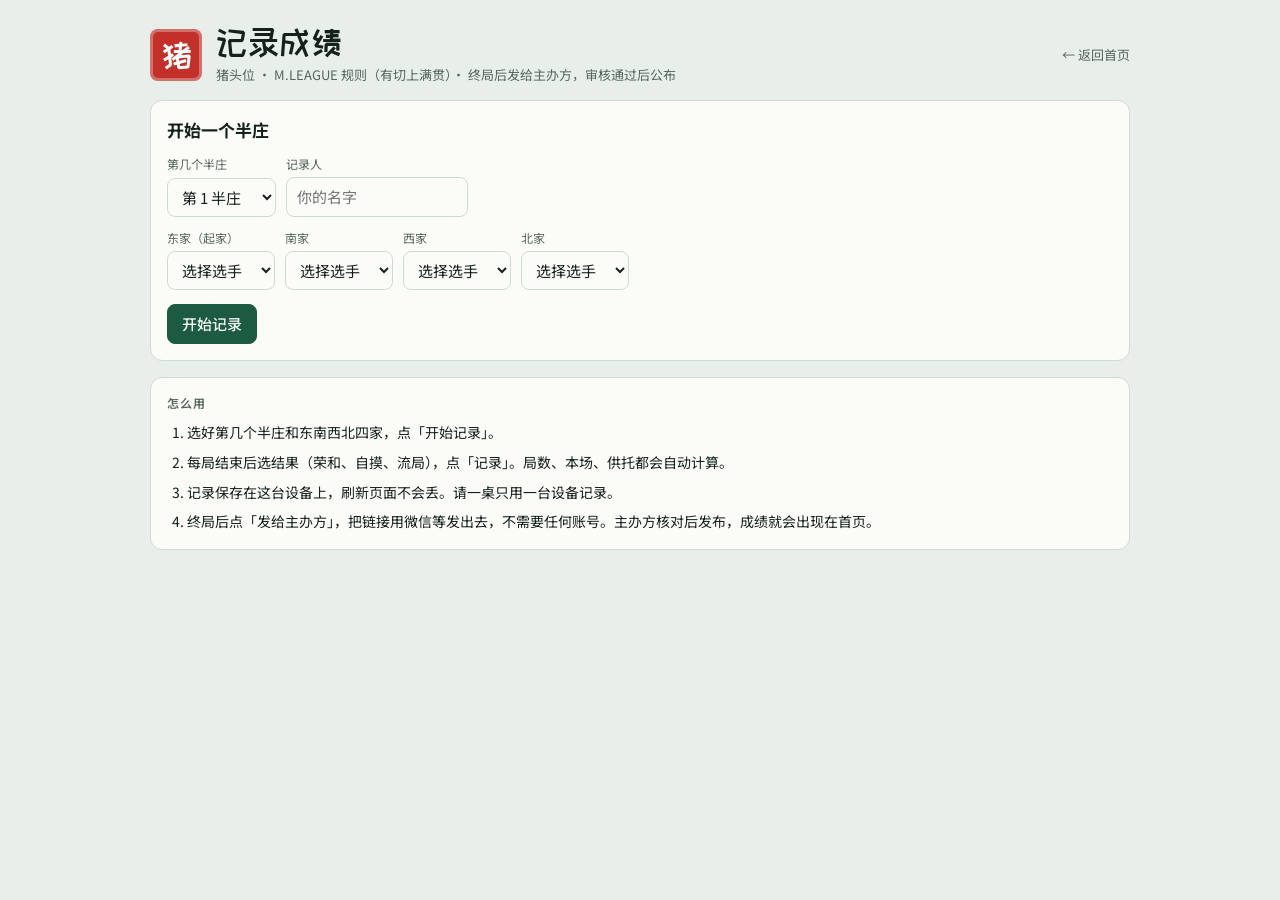
==== record.html @ 1f867ffd "Let players submit a hanchan without a GitHub account 发给主办方 packs the game into a record.html#g=… li" ====
<!doctype html>
<html lang="zh-CN">
<head>
<meta charset="utf-8">
<meta name="viewport" content="width=device-width,initial-scale=1,viewport-fit=cover">
<title>记录成绩 · 猪头位</title>
<meta name="description" content="猪头位记分页：逐局记录一个半庄，终局后发链接给主办方审核，不需要账号。">
<link rel="preconnect" href="https://fonts.googleapis.com">
<link rel="preconnect" href="https://fonts.gstatic.com" crossorigin>
<link rel="stylesheet" href="https://fonts.googleapis.com/css2?family=ZCOOL+KuaiLe&family=Noto+Sans+SC:wght@400;500;700&family=IBM+Plex+Mono:wght@500;600&display=swap">
<style>
/* Layout: one centred column (max 980px); sticky tab bar; the seat board is a 4-up row of score "tiles" that folds to 2×2 on phones */
:root{
  --bg:#e8eee9; --surface:#fbfcf8; --soft:#dfe7e1; --line:#cfdad2;
  --ink:#16211b; --muted:#56665d;
  --felt:#1c5a42; --felt-ink:#f2f8f4; --aka:#c3302a; --gold:#9c6f12;
  --good:#1d7a4b; --bad:#b4372d;
  --display:"ZCOOL KuaiLe","Noto Sans SC",system-ui,sans-serif;
  --body:"Noto Sans SC","PingFang SC","Microsoft YaHei",system-ui,sans-serif;
  --mono:"IBM Plex Mono",ui-monospace,Menlo,monospace;
}
@media (prefers-color-scheme: dark){:root:not([data-theme="light"]){
  --bg:#0e1712; --surface:#15211a; --soft:#1c2b22; --line:#2a3b31;
  --ink:#e4ebe6; --muted:#93a59a;
  --felt:#3f9c74; --felt-ink:#0b140f; --aka:#ec6457; --gold:#d9a83e;
  --good:#58c08a; --bad:#ef7a6c; color-scheme:dark;
}}
:root[data-theme="dark"]{
  --bg:#0e1712; --surface:#15211a; --soft:#1c2b22; --line:#2a3b31;
  --ink:#e4ebe6; --muted:#93a59a;
  --felt:#3f9c74; --felt-ink:#0b140f; --aka:#ec6457; --gold:#d9a83e;
  --good:#58c08a; --bad:#ef7a6c; color-scheme:dark;
}
*{box-sizing:border-box}
body{background:var(--bg);color:var(--ink);font-family:var(--body);font-size:15px;line-height:1.55;
  padding-left:max(16px,env(safe-area-inset-left,0px));padding-right:max(16px,env(safe-area-inset-right,0px));padding-block:0 48px}
body::before{content:"";position:fixed;inset:0 0 auto;height:env(safe-area-inset-top,0px);z-index:10;background:var(--bg)}
.wrap{max-width:980px;margin:0 auto}
button,select,input{font:inherit;color:inherit}
button{cursor:pointer}
:focus-visible{outline:2px solid var(--felt);outline-offset:2px}
.num{font-family:var(--mono);font-variant-numeric:tabular-nums}

/* header */
header{display:flex;align-items:center;gap:14px;padding-block:24px 14px;flex-wrap:wrap}
.seal{width:52px;height:52px;border-radius:8px;background:var(--aka);color:#fff;display:grid;place-items:center;
  font-family:var(--display);font-size:32px;line-height:1;flex:none;box-shadow:inset 0 0 0 3px color-mix(in srgb,#fff 30%,transparent)}
.htxt{min-width:0;flex:1}
h1{font-family:var(--display);font-weight:400;font-size:34px;line-height:1.1;margin:0;letter-spacing:.02em;text-wrap:balance}
.sub{color:var(--muted);font-size:13px;margin-top:4px}
.progress{display:flex;flex-direction:column;align-items:flex-end;gap:6px}
.progress .lbl{font-size:12px;color:var(--muted);letter-spacing:.06em}
.pips{display:grid;grid-template-columns:repeat(16,10px);gap:3px}
.pip{height:14px;border-radius:2px;background:var(--soft);border:1px solid var(--line)}
.pip.on{background:var(--felt);border-color:var(--felt)}

/* tabs */
nav{position:sticky;top:env(safe-area-inset-top,0px);z-index:5;background:var(--bg);display:flex;gap:4px;padding-block:8px;border-bottom:1px solid var(--line);margin-bottom:20px}
nav button{background:none;border:0;padding:8px 14px;border-radius:999px;color:var(--muted);font-weight:500}
nav button[aria-current="true"]{background:var(--felt);color:var(--felt-ink)}

.banner{background:var(--soft);border:1px solid var(--line);border-radius:10px;padding:10px 14px;margin-bottom:16px;font-size:14px}
.banner.warn{border-color:var(--aka)}
section{display:flex;flex-direction:column;gap:16px}
h2{font-size:17px;margin:0;font-weight:700}
h3{font-size:12px;margin:0;font-weight:600;color:var(--muted);letter-spacing:.08em}
.panel{background:var(--surface);border:1px solid var(--line);border-radius:12px;padding:16px}
.row{display:flex;gap:10px;align-items:center;flex-wrap:wrap}
.spacer{flex:1}
.muted{color:var(--muted)}
.small{font-size:13px}
.empty{text-align:center;padding:36px 16px;color:var(--muted)}
.empty b{display:block;color:var(--ink);font-size:16px;margin-bottom:4px}

/* buttons & fields */
.btn{border:1px solid var(--line);background:var(--surface);padding:7px 14px;border-radius:8px;font-weight:500}
.btn:hover{border-color:var(--felt)}
.btn.primary{background:var(--felt);border-color:var(--felt);color:var(--felt-ink)}
.btn.danger{color:var(--bad)}
.btn.danger.armed{background:var(--bad);border-color:var(--bad);color:var(--surface)}
.btn:disabled{opacity:.45;cursor:not-allowed}
.btn.sm{padding:4px 10px;font-size:13px}
input[type=text],input[type=number],select{background:var(--surface);border:1px solid var(--line);border-radius:8px;padding:7px 10px;min-width:0}
input[type=number]{width:110px}
label.f{display:flex;flex-direction:column;gap:4px;font-size:12px;color:var(--muted);min-width:0}
label.f > *{color:var(--ink);font-size:15px}

/* leaderboard */
.tablewrap{overflow-x:auto}
table{width:100%;border-collapse:collapse;font-size:14px}
th{font-size:12px;font-weight:600;color:var(--muted);text-align:right;padding:8px 10px;border-bottom:1px solid var(--line);white-space:nowrap}
td{padding:10px;text-align:right;border-bottom:1px solid var(--line);white-space:nowrap}
th:nth-child(-n+2),td:nth-child(-n+2){text-align:left}
tr:last-child td{border-bottom:0}
.rk{font-family:var(--mono);font-weight:600;width:2.5em}
.title{display:inline-block;font-family:var(--display);font-size:13px;padding:1px 8px;border-radius:4px;margin-left:8px;vertical-align:1px}
.t0{background:var(--aka);color:#fff}
.t1{background:var(--gold);color:var(--surface)}
.t2{background:var(--felt);color:var(--felt-ink)}
.pos{color:var(--good)} .neg{color:var(--bad)}
.award{display:grid;grid-template-columns:auto 1fr;gap:14px;align-items:center}
.award .big{font-family:var(--mono);font-size:28px;font-weight:600;color:var(--aka)}

/* game list */
.games{display:grid;grid-template-columns:repeat(auto-fill,minmax(280px,1fr));gap:12px}
.gcard{text-align:left;background:var(--surface);border:1px solid var(--line);border-radius:12px;padding:14px;display:flex;flex-direction:column;gap:10px}
.gcard:hover{border-color:var(--felt)}
.gcard .top{display:flex;justify-content:space-between;align-items:baseline;gap:8px}
.gno{font-family:var(--display);font-size:20px}
.chip{font-size:12px;padding:2px 8px;border-radius:999px;border:1px solid var(--line);color:var(--muted);white-space:nowrap}
.chip.live{border-color:var(--aka);color:var(--aka)}
.chip.done{background:var(--soft)}
.glines{display:grid;grid-template-columns:auto 1fr auto auto;gap:2px 10px;font-size:14px}
.glines .w{color:var(--muted)}
.glines .nm{overflow:hidden;text-overflow:ellipsis;white-space:nowrap}

/* game detail */
.back{background:none;border:0;color:var(--muted);padding:0}
.ghead{display:flex;align-items:baseline;gap:12px;flex-wrap:wrap}
.ghead .gno{font-size:28px}
.state{font-family:var(--display);font-size:22px;color:var(--felt)}
.board{display:grid;grid-template-columns:repeat(4,1fr);gap:10px}
.seat{background:var(--surface);border:1px solid var(--line);border-radius:12px;padding:12px 12px 10px;display:flex;flex-direction:column;gap:2px;position:relative;min-width:0}
.seat.dealer{border-color:var(--aka);box-shadow:inset 0 3px 0 var(--aka)}
.seat .wind{font-family:var(--display);font-size:22px;line-height:1}
.seat .who{font-weight:600;overflow:hidden;text-overflow:ellipsis;white-space:nowrap}
.seat .sc{font-family:var(--mono);font-size:24px;font-weight:600;font-variant-numeric:tabular-nums}
.seat .meta{font-size:12px;color:var(--muted)}
.seat .dtag{position:absolute;top:10px;right:10px;font-size:11px;color:var(--aka);font-weight:700}
.sticks{display:flex;gap:16px;font-size:13px;color:var(--muted)}
.seg{display:flex;flex-wrap:wrap;gap:6px}
.seg button{border:1px solid var(--line);background:var(--surface);border-radius:8px;padding:6px 12px;min-width:0}
.seg button[aria-pressed="true"]{background:var(--felt);border-color:var(--felt);color:var(--felt-ink)}
.seg button:disabled{opacity:.35;cursor:not-allowed}
.fgrid{display:grid;grid-template-columns:110px 1fr;gap:12px 14px;align-items:center}
.fgrid > .k{font-size:13px;color:var(--muted)}
.preview{display:grid;grid-template-columns:repeat(4,1fr);gap:6px;background:var(--soft);border-radius:8px;padding:10px}
.preview div{font-size:13px;text-align:center;min-width:0}
.preview b{display:block;font-family:var(--mono);font-size:15px}
.hlog{display:flex;flex-direction:column}
.hl{display:grid;grid-template-columns:7.5em 1fr auto;gap:10px;padding:9px 0;border-bottom:1px solid var(--line);align-items:start}
.hl:last-child{border-bottom:0}
.hl .rd{font-size:13px;color:var(--muted)}
.hl .ds{font-size:12px;color:var(--muted);font-family:var(--mono)}
.x{background:none;border:0;color:var(--muted);font-size:13px;padding:2px 6px;border-radius:6px}
.x:hover{color:var(--bad)}
.final{display:grid;grid-template-columns:repeat(4,1fr);gap:10px}
.toast{position:fixed;left:50%;transform:translateX(-50%);bottom:calc(20px + env(safe-area-inset-bottom,0px));background:var(--ink);color:var(--bg);padding:10px 16px;border-radius:8px;font-size:14px;z-index:20;max-width:calc(100% - 32px)}

/* players */
.plist{display:flex;flex-direction:column}
.pl{display:flex;gap:10px;align-items:center;padding:8px 0;border-bottom:1px solid var(--line)}
.pl:last-child{border-bottom:0}
.pl .nm{flex:1;min-width:0;overflow:hidden;text-overflow:ellipsis}

@media (max-width:640px){
  h1{font-size:28px}
  .progress{align-items:flex-start;width:100%}
  .pips{grid-template-columns:repeat(16,1fr);width:100%}
  .board,.preview,.final{grid-template-columns:repeat(2,1fr)}
  .fgrid{grid-template-columns:1fr;gap:6px}
  .fgrid > .k{margin-top:6px}
  .hl{grid-template-columns:1fr auto}
  .hl .rd{grid-column:1/-1}
}
@media (prefers-reduced-motion:reduce){*{transition:none!important;animation:none!important}}
html{color-scheme:light}
:root{padding-top:env(safe-area-inset-top,0px);padding-bottom:env(safe-area-inset-bottom,0px)}
body{margin:0}
header a.home{color:var(--muted);font-size:13px;text-decoration:none;white-space:nowrap}
.steps{display:flex;flex-direction:column;gap:8px;margin:0;padding-left:20px;font-size:14px}
.code{font-family:var(--mono);font-size:12px;background:var(--soft);border-radius:8px;padding:10px;max-height:220px;overflow:auto;white-space:pre-wrap;word-break:break-all}
</style>
</head>
<body>
<div class="wrap">
  <header>
    <div class="seal" aria-hidden="true">猪</div>
    <div class="htxt">
      <h1>记录成绩</h1>
      <div class="sub">猪头位 · M.LEAGUE 规则（有切上满贯）· 终局后发给主办方，审核通过后公布</div>
    </div>
    <a class="home" href="./">← 返回首页</a>
  </header>
  <div id="banner"></div>
  <main id="app"><div class="empty">正在读取选手名单…</div></main>
</div>
<div id="toast" class="toast" hidden></div>

<script src="scoring.js"></script>
<script>
const REPO = 'OlivierTOMATO/kth-riichi-zhutouwei';
const KEY = 'zhutouwei-draft-v1';
const S = { roster: [], published: [], draft: null, review: null, link: null, form: freshForm(), finalEdit: false, armed: null, submitted: false };
function freshForm() { return { kind: 'ron', winner: null, loser: null, han: 1, fu: 30, pao: null, riichi: [], tenpai: [] }; }
const esc = s => String(s ?? '').replace(/[&<>"']/g, c => ({ '&': '&amp;', '<': '&lt;', '>': '&gt;', '"': '&quot;', "'": '&#39;' }[c]));
const nameOf = id => (S.roster.find(p => p.id === id) || {}).name || id;
const fmtPt = v => (v > 0 ? '+' : '') + v.toFixed(1);
const fmtD = v => v === 0 ? '0' : (v > 0 ? '+' : '') + v;
const sign = v => v > 0 ? 'pos' : v < 0 ? 'neg' : '';

/* ---------- draft kept on this device ---------- */
function load() { try { const d = JSON.parse(localStorage.getItem(KEY)); if (d && Array.isArray(d.seats)) S.draft = d; } catch {} }
function save() { try { S.draft ? localStorage.setItem(KEY, JSON.stringify(S.draft)) : localStorage.removeItem(KEY); } catch {} }
let toastT;
function toast(msg) { const t = document.getElementById('toast'); t.textContent = msg; t.hidden = false; clearTimeout(toastT); toastT = setTimeout(() => t.hidden = true, 3200); }

/* ---------- views ---------- */
function render() {
  const keep = {};
  document.querySelectorAll('#app input[id], #app select[id]').forEach(el => keep[el.id] = el.value);
  const app = document.getElementById('app');
  app.innerHTML = S.review ? viewReview() : S.draft ? viewGame(S.draft) : viewSetup();
  for (const [id, v] of Object.entries(keep)) { const el = document.getElementById(id); if (el && el.dataset.fresh == null) el.value = v; }
  refreshLink();
}

function viewSetup() {
  const done = new Set(S.published.map(g => g.no));
  const next = Array.from({ length: TOTAL }, (_, i) => i + 1).find(n => !done.has(n)) || TOTAL;
  const opts = `<option value="">选择选手</option>` + S.roster.map(p => `<option value="${esc(p.id)}">${esc(p.name)}${p.backup ? '（替补）' : ''}</option>`).join('');
  return `<section>
    <div class="panel">
      <h2 style="margin-bottom:12px">开始一个半庄</h2>
      <div class="row" style="margin-bottom:12px">
        <label class="f">第几个半庄<select id="ng-no">${Array.from({ length: TOTAL }, (_, i) => `<option value="${i + 1}" ${i + 1 === next ? 'selected' : ''}>第 ${i + 1} 半庄${done.has(i + 1) ? '（已公布）' : ''}</option>`).join('')}</select></label>
        <label class="f">记录人<input type="text" id="ng-scorer" placeholder="你的名字" maxlength="40"></label>
      </div>
      <div class="row" style="margin-bottom:14px">${WINDS.map((w, i) => `<label class="f">${w}家${i === 0 ? '（起家）' : ''}<select id="ng-s${i}">${opts}</select></label>`).join('')}</div>
      <button class="btn primary" data-act="create">开始记录</button>
    </div>
    <div class="panel">
      <h3 style="margin-bottom:10px">怎么用</h3>
      <ol class="steps">
        <li>选好第几个半庄和东南西北四家，点「开始记录」。</li>
        <li>每局结束后选结果（荣和、自摸、流局），点「记录」。局数、本场、供托都会自动计算。</li>
        <li>记录保存在这台设备上，刷新页面不会丢。请一桌只用一台设备记录。</li>
        <li>终局后点「发给主办方」，把链接用微信等发出去，不需要任何账号。主办方核对后发布，成绩就会出现在首页。</li>
      </ol>
    </div>
  </section>`;
}

function seg(name, opts) {
  return `<div class="seg" role="group">${opts.map(o => `<button type="button" data-act="${name}" data-v="${o.v}" aria-pressed="${!!o.on}" ${o.dis ? 'disabled' : ''}>${o.t}</button>`).join('')}</div>`;
}

function viewGame(g) {
  const R = replay(g), F = S.form, P = i => esc(nameOf(g.seats[i]));
  const seats = seatsHTML(g, R);

  let entry = '';
  if (!R.done) {
    let rows = `<span class="k">结果</span>${seg('f-kind', [{ v: 'ron', t: '荣和', on: F.kind === 'ron' }, { v: 'tsumo', t: '自摸', on: F.kind === 'tsumo' }, { v: 'draw', t: '流局', on: F.kind === 'draw' }, { v: 'manual', t: '罚则 / 调整', on: F.kind === 'manual' }])}`;
    if (F.kind === 'ron' || F.kind === 'tsumo') {
      rows += `<span class="k">和了</span>${seg('f-winner', [0, 1, 2, 3].map(i => ({ v: i, t: `${WINDS[i]} ${P(i)}`, on: F.winner === i })))}`;
      if (F.kind === 'ron') rows += `<span class="k">放铳</span>${seg('f-loser', [0, 1, 2, 3].map(i => ({ v: i, t: `${WINDS[i]} ${P(i)}`, on: F.loser === i, dis: F.winner === i })))}`;
      rows += `<span class="k">番 / 符</span><div class="row">
        <select id="f-han" data-fresh>${HAN_OPTS.map(([v, t]) => `<option value="${v}" ${F.han === v ? 'selected' : ''}>${t}</option>`).join('')}</select>
        <select id="f-fu" data-fresh ${F.han >= 5 ? 'disabled' : ''}>${FU_OPTS.map(v => `<option value="${v}" ${F.fu === v ? 'selected' : ''}>${v} 符</option>`).join('')}</select></div>`;
      if (F.han >= 13) rows += `<span class="k">包牌</span>${seg('f-pao', [{ v: -1, t: '无', on: F.pao == null }, ...[0, 1, 2, 3].map(i => ({ v: i, t: `${WINDS[i]} ${P(i)}`, on: F.pao === i, dis: i === F.winner || (F.kind === 'ron' && i === F.loser) }))])}`;
    }
    if (F.kind === 'draw') rows += `<span class="k">听牌</span>${seg('f-tenpai', [0, 1, 2, 3].map(i => ({ v: i, t: `${WINDS[i]} ${P(i)}`, on: F.tenpai.includes(i) })))}`;
    if (F.kind !== 'manual') rows += `<span class="k">立直</span>${seg('f-riichi', [0, 1, 2, 3].map(i => ({ v: i, t: `${WINDS[i]} ${P(i)}`, on: F.riichi.includes(i) })))}`;
    if (F.kind === 'manual') {
      rows += `<span class="k">点数变化</span><div class="row">${[0, 1, 2, 3].map(i => `<label class="f">${WINDS[i]} ${P(i)}<input type="number" step="100" id="f-d${i}" placeholder="0"></label>`).join('')}</div>`;
      rows += `<span class="k">积分罚则</span><div class="row">${[0, 1, 2, 3].map(i => `<label class="f">${WINDS[i]} ${P(i)}<input type="number" step="1" id="f-p${i}" placeholder="0"></label>`).join('')}</div>`;
      rows += `<span class="k">说明</span><input type="text" id="f-note" placeholder="例如：错和（积分罚则填 −20）" maxlength="80">`;
    }
    const cand = candidate();
    let prev = '';
    if (cand && cand.kind !== 'manual') {
      const L = replay({ hands: [...g.hands, cand] }).log.at(-1);
      prev = `<div class="preview">${L.d.map((v, i) => `<div>${WINDS[i]} ${P(i)}<b class="${sign(v)}">${fmtD(v)}</b></div>`).join('')}</div>
        ${cand.kind === 'ron' || cand.kind === 'tsumo' ? `<div class="muted small">${handName(cand)} · ${cand.kind === 'ron' ? `${L.value} 点` : `自摸合计 ${L.value} 点`}${R.h ? `（含 ${R.h} 本场）` : ''}${R.pot ? ` · 拿走供托 ${R.pot}` : ''}</div>` : ''}`;
    }
    if (F.kind === 'manual') prev = `<div class="muted small">罚则 / 调整不会推进局数。M.LEAGUE 错和：积分罚则填 −20，点数不变，本局重打。</div>`;
    entry = `<div class="panel"><h2 style="margin-bottom:14px">记录这一局 · ${roundLabel(R.r, R.h)}</h2>
      <div class="fgrid">${rows}</div>
      <div style="margin-top:14px;display:flex;flex-direction:column;gap:10px">${prev}
      <div class="row"><button class="btn primary" data-act="add-hand" ${cand ? '' : 'disabled'}>记录</button><span class="muted small">${cand ? '' : hint()}</span></div></div>
    </div>`;
  }

  let finalP = '';
  if (S.finalEdit) {
    finalP = `<div class="panel"><h2 style="margin-bottom:6px">直接录入终局点数</h2>
      <p class="muted small" style="margin:0 0 12px">适合没有逐局记录的对局。四家合计必须是 100000（供托已分配）。</p>
      <div class="final">${g.seats.map((pid, i) => `<label class="f">${WINDS[i]} ${P(i)}<input type="number" step="100" id="fin${i}" value="${(g.final || R.scores)[i]}"></label>`).join('')}</div>
      <div class="row" style="margin-top:12px"><button class="btn primary" data-act="save-final">保存终局点数</button><button class="btn" data-act="cancel-final">取消</button>${g.final ? `<button class="btn danger" data-act="clear-final">清除，改回逐局计算</button>` : ''}</div></div>`;
  }

  const log = logHTML(g, R, true);

  const json = gameJSON(g);
  const link = S.link && S.link.key === linkKey(g) ? S.link.url : '';
  const submit = `<div class="panel"><h2 style="margin-bottom:6px">提交成绩</h2>
    ${R.done ? `<p class="small" style="margin:0 0 12px">终局了。点「发给主办方」，把链接用微信等发给主办方就行，<b>不需要任何账号</b>。主办方打开链接核对后发布，成绩就会出现在首页。</p>
      <div class="row"><button class="btn primary" data-act="share" ${link ? '' : 'disabled'}>发给主办方</button><button class="btn" data-act="copy-link" ${link ? '' : 'disabled'}>复制链接</button></div>
      <div class="code" id="share-url" style="margin-top:10px">${link ? esc(link) : '正在生成链接…'}</div>
      ${S.submitted ? `<p class="small muted" style="margin:12px 0 0">发出去之后，点下面的「开始新的半庄」清空这台设备上的记录。</p>` : ''}
      <details style="margin-top:12px"><summary class="small muted">有 GitHub 账号？也可以直接提交</summary>
        <p class="small" style="margin:10px 0">点「在 GitHub 提交」会打开 GitHub 并自动填好这个半庄的记录：登录后点 <b>Propose new file</b>，再点 <b>Create pull request</b>。</p>
        <div class="row"><button class="btn" data-act="submit">在 GitHub 提交</button><button class="btn" data-act="copy">复制记录</button></div>
        <div class="code" id="json" style="margin-top:10px">${esc(json)}</div></details>`
      : `<p class="muted small" style="margin:0">南 4 局结束（或直接录入终局点数）后才能提交。</p>`}
  </div>`;

  const armedNew = S.armed === 'new';
  return `<section>
    <div class="ghead"><span class="gno">第 ${g.no} 半庄</span>${R.done ? '<span class="state">终局</span>' : `<span class="state">${roundLabel(R.r, R.h)}</span>`}<span class="spacer"></span>
      <div class="sticks"><span>本场 <b class="num">${R.done ? '–' : R.h}</b></span><span>供托 <b class="num">${R.pot}</b></span><span>已记录 <b class="num">${g.hands.length}</b> 局</span></div></div>
    <div class="board">${seats}</div>
    ${g.final ? `<div class="banner">终局点数为直接录入。</div>` : ''}
    ${entry}${finalP}${submit}
    <div class="panel"><div class="row" style="margin-bottom:8px"><h2>牌谱</h2><span class="spacer"></span>${!S.finalEdit ? `<button class="btn sm" data-act="edit-final">直接录入终局点数</button>` : ''}</div>
      <div class="hlog">${log}</div></div>
    <div class="row"><span class="muted small">记录人：${esc(g.scorer || '未填写')}</span><span class="spacer"></span><button class="btn sm danger ${armedNew ? 'armed' : ''}" data-act="new">${armedNew ? '再点一次：清空并开始新的半庄' : '开始新的半庄'}</button></div>
  </section>`;
}

function seatsHTML(g, R) {
  const P = i => esc(nameOf(g.seats[i]));
  return g.seats.map((pid, i) => `<div class="seat ${!R.done && R.dealer === i ? 'dealer' : ''}">
      ${!R.done && R.dealer === i ? '<span class="dtag">庄</span>' : ''}
      <span class="wind">${WINDS[i]}</span><span class="who">${P(i)}</span>
      <span class="sc">${R.scores[i]}</span>
      <span class="meta num">${R.done ? `${R.rank[i] + 1}位 · <span class="${sign(R.pts[i])}">${fmtPt(R.pts[i])}</span>${R.pen[i] ? `（罚 ${R.pen[i]}）` : ''}` : `${R.scores[i] - START >= 0 ? '+' : ''}${R.scores[i] - START}`}</span>
    </div>`).join('');
}
function logHTML(g, R, editable) {
  const P = i => esc(nameOf(g.seats[i]));
  return R.log.length ? R.log.slice().reverse().map((L, k) => {
    const idx = R.log.length - 1 - k, hd = L.hd;
    let what = '';
    if (hd.kind === 'ron') what = `<b>${P(hd.winner)}</b> 荣和 ${P(hd.loser)} · ${handName(hd)} ${L.value}`;
    else if (hd.kind === 'tsumo') what = `<b>${P(hd.winner)}</b> 自摸 · ${handName(hd)}`;
    else if (hd.kind === 'draw') what = `流局 · 听牌：${(hd.tenpai || []).length ? hd.tenpai.map(P).join('、') : '无'}`;
    else what = `调整${hd.note ? ' · ' + esc(hd.note) : ''}${(hd.pen || []).some(Number) ? ' · 罚则 ' + hd.pen.map((v, i) => +v ? `${P(i)} ${v}` : '').filter(Boolean).join('、') : ''}`;
    const rc = (hd.pao != null ? ` · 包牌：${P(hd.pao)}` : '') + ((hd.riichi || []).length ? ` · 立直：${hd.riichi.map(P).join('、')}` : '');
    return `<div class="hl"><span class="rd">${L.label}</span><div>${what}${rc}<div class="ds">${L.d.map((v, i) => `${WINDS[i]}${fmtD(v)}`).join('  ')}</div></div>${editable ? `<button class="x" data-act="del-hand" data-i="${idx}" aria-label="删除这一局">删除</button>` : ''}</div>`;
  }).join('') : `<div class="muted small">还没有记录。从东1局开始，每局结束后在上面选择结果并点「记录」。</div>`;
}

/* ---------- share link: the whole hanchan travels in the URL (#g=…), no account needed ---------- */
const minGame = g => ({ no: g.no, seats: g.seats, hands: g.hands, final: g.final || null, createdAt: g.createdAt, scorer: g.scorer || '' });
const linkKey = g => JSON.stringify(minGame(g));
const b64u = bytes => { let t = ''; for (const c of bytes) t += String.fromCharCode(c); return btoa(t).replace(/\+/g, '-').replace(/\//g, '_').replace(/=+$/, ''); };
const unb64u = s => Uint8Array.from(atob(s.replace(/-/g, '+').replace(/_/g, '/')), c => c.charCodeAt(0));
const pipe = async (bytes, stream) => new Uint8Array(await new Response(new Blob([bytes]).stream().pipeThrough(stream)).arrayBuffer());
async function packGame(g) {
  const raw = new TextEncoder().encode(linkKey(g));
  if (typeof CompressionStream === 'function') { try { return 'z' + b64u(await pipe(raw, new CompressionStream('deflate-raw'))); } catch {} }
  return 'j' + b64u(raw);
}
async function unpackGame(code) {
  let bytes = unb64u(code.slice(1));
  if (code[0] === 'z') bytes = await pipe(bytes, new DecompressionStream('deflate-raw'));
  else if (code[0] !== 'j') throw new Error('bad prefix');
  return cleanGame(JSON.parse(new TextDecoder().decode(bytes)));
}
// A link can come from anyone: rebuild the game from typed fields only (mirrors tools/build.py).
function cleanGame(x) {
  const int = (v, lo, hi) => { v = Number(v); if (!Number.isInteger(v) || v < lo || v > hi) throw new Error('bad number'); return v; };
  const seatList = v => [...new Set((Array.isArray(v) ? v : []).map(i => int(i, 0, 3)))].sort();
  if (!x || !Array.isArray(x.seats) || x.seats.length !== 4 || !Array.isArray(x.hands)) throw new Error('missing fields');
  const hands = x.hands.map(h => {
    const k = h && h.kind, o = { kind: k };
    if (k === 'ron' || k === 'tsumo') {
      o.winner = int(h.winner, 0, 3);
      if (k === 'ron') o.loser = int(h.loser, 0, 3);
      o.han = int(h.han, 1, 39); o.fu = int(h.fu ?? 30, 20, 110);
      if (h.pao != null) o.pao = int(h.pao, 0, 3);
      o.riichi = seatList(h.riichi);
    } else if (k === 'draw') { o.tenpai = seatList(h.tenpai); o.riichi = seatList(h.riichi); }
    else if (k === 'manual') {
      o.deltas = [0, 1, 2, 3].map(i => Number((h.deltas || [])[i]) || 0);
      o.pen = [0, 1, 2, 3].map(i => Number((h.pen || [])[i]) || 0);
      if (h.note) o.note = String(h.note).slice(0, 80);
    } else throw new Error('bad hand');
    return o;
  });
  const final = Array.isArray(x.final) && x.final.length === 4 ? x.final.map(v => int(v, -1e6, 1e6)) : null;
  return { no: int(x.no, 1, TOTAL), table: '', seats: x.seats.map(v => String(v).slice(0, 40)), hands, final,
    createdAt: Number(x.createdAt) || Date.now(), scorer: String(x.scorer || '').slice(0, 40) };
}
async function refreshLink() {
  const g = S.draft; if (!g || !replay(g).done) return;
  const key = linkKey(g); if (S.link && S.link.key === key) return;
  const url = location.origin + location.pathname + '#g=' + await packGame(g);
  if (S.draft !== g || linkKey(g) !== key) return;
  S.link = { key, url }; render();
}
function summaryText(g) {
  const R = replay(g), order = [0, 1, 2, 3].sort((a, b) => R.rank[a] - R.rank[b]);
  return `猪头位 · 第 ${g.no} 半庄成绩${g.scorer ? `（记录人：${g.scorer}）` : ''}\n` +
    order.map(i => `${R.rank[i] + 1}位 ${nameOf(g.seats[i])} ${R.scores[i]}（${fmtPt(R.pts[i])}）`).join('\n') + '\n打开链接核对并发布：';
}
async function copyText(t) { try { await navigator.clipboard.writeText(t); return true; } catch { return false; } }
function selectEl(id) { const el = document.getElementById(id); if (!el) return; const r = document.createRange(); r.selectNodeContents(el); getSelection().removeAllRanges(); getSelection().addRange(r); }

function viewReview() {
  const { game: g, error } = S.review;
  if (error) return `<section><div class="panel"><h2 style="margin-bottom:8px">这个链接打不开</h2>
    <p class="small" style="margin:0 0 12px">链接可能被截断了，请让对方重新发一次（或用「复制链接」整段复制）。</p>
    <button class="btn" data-act="close-review">去记录页</button></div></section>`;
  const R = replay(g), known = new Set(S.roster.map(p => p.id)), warn = [];
  if (g.seats.some(id => !known.has(id))) warn.push('有选手不在名单里，不能发布。');
  if (new Set(g.seats).size !== 4) warn.push('同一位选手出现在两个位置上。');
  if (!R.done) warn.push('这个半庄还没有终局。');
  if (g.final && g.final.reduce((a, c) => a + c, 0) !== 100000) warn.push('直接录入的终局点数合计不是 100000。');
  const same = S.published.find(p => p.no === g.no && p.createdAt === g.createdAt);
  if (same) warn.push('这份成绩已经公布过了，不需要再发布。');
  else if (S.published.some(p => p.no === g.no)) warn.push(`第 ${g.no} 半庄已经有一份公布的成绩，请确认这不是重复提交。`);
  const blocked = warn.length && (g.seats.some(id => !known.has(id)) || new Set(g.seats).size !== 4 || !R.done || same);
  const armed = S.armed === 'take';
  return `<section>
    <div class="banner">这是选手发来的成绩，<b>还没有公布</b>。核对无误后点「发布到网站」（需要主办方的 GitHub 账号）。</div>
    <div class="ghead"><span class="gno">第 ${g.no} 半庄</span><span class="state">${R.done ? '终局' : roundLabel(R.r, R.h)}</span><span class="spacer"></span>
      <div class="sticks"><span>记录人 <b>${esc(g.scorer || '未填写')}</b></span><span>已记录 <b class="num">${g.hands.length}</b> 局</span></div></div>
    <div class="board">${seatsHTML(g, R)}</div>
    ${warn.map(w => `<div class="banner warn">${esc(w)}</div>`).join('')}
    ${g.final ? `<div class="banner">终局点数为直接录入。</div>` : ''}
    <div class="panel"><div class="row">
      <button class="btn primary" data-act="publish" ${blocked ? 'disabled' : ''}>发布到网站</button>
      <button class="btn" data-act="copy">复制记录</button>
      <span class="spacer"></span>
      <button class="btn sm ${armed ? 'danger armed' : ''}" data-act="take-review">${armed ? '再点一次：替换这台设备上的记录' : '在这台设备上修改'}</button>
    </div>
    <p class="muted small" style="margin:10px 0 0">「发布到网站」会打开 GitHub、填好文件，点 <b>Commit changes</b> 即可，几分钟后首页更新。</p>
    <details style="margin-top:12px"><summary class="small muted">查看将要发布的内容</summary><div class="code" id="json">${esc(gameJSON(g))}</div></details></div>
    <div class="panel"><h2 style="margin-bottom:8px">牌谱</h2><div class="hlog">${logHTML(g, R, false)}</div></div>
    <div class="row"><span class="spacer"></span><button class="btn sm" data-act="close-review">关闭，去记录页</button></div>
  </section>`;
}
async function readLink() {
  const m = location.hash.match(/^#g=([A-Za-z0-9_-]+)$/);
  if (!m) { S.review = null; return; }
  try { S.review = { game: await unpackGame(m[1]) }; } catch { S.review = { error: true }; }
}

function candidate() {
  const F = S.form;
  const win = () => { const c = { han: F.han, fu: F.han >= 5 ? 30 : F.fu, riichi: F.riichi.slice() }; if (F.han >= 13 && F.pao != null) c.pao = F.pao; return c; };
  if ((F.kind === 'ron' || F.kind === 'tsumo') && fuError(F.kind, F.han, F.fu)) return null;
  if (F.kind === 'ron') { if (F.winner == null || F.loser == null || F.winner === F.loser) return null; return { kind: 'ron', winner: F.winner, loser: F.loser, ...win() }; }
  if (F.kind === 'tsumo') { if (F.winner == null) return null; return { kind: 'tsumo', winner: F.winner, ...win() }; }
  if (F.kind === 'draw') return { kind: 'draw', tenpai: F.tenpai.slice().sort(), riichi: F.riichi.slice() };
  return { kind: 'manual' };
}
function hint() {
  const F = S.form;
  if (F.kind === 'ron' || F.kind === 'tsumo') { const e = fuError(F.kind, F.han, F.fu); if (e) return e; }
  if (F.winner == null) return '先选和了的人';
  if (F.kind === 'ron' && F.loser == null) return '再选放铳的人';
  return '';
}

// One hand per line keeps the pull request diff readable for the reviewer.
function gameJSON(g) {
  const head = { no: g.no, table: g.table || '', seats: g.seats, final: g.final || null, createdAt: g.createdAt, scorer: g.scorer || '' };
  const names = g.seats.map(nameOf).join(' / ');
  return `{\n  "_players": ${JSON.stringify(names)},\n` +
    Object.entries(head).map(([k, v]) => `  ${JSON.stringify(k)}: ${JSON.stringify(v)},`).join('\n') +
    `\n  "hands": [\n${g.hands.map(h => '    ' + JSON.stringify(h)).join(',\n')}\n  ]\n}\n`;
}
function fileName(g) {
  const d = new Date(g.createdAt || Date.now());
  const stamp = `${d.getFullYear()}${String(d.getMonth() + 1).padStart(2, '0')}${String(d.getDate()).padStart(2, '0')}-${String(d.getHours()).padStart(2, '0')}${String(d.getMinutes()).padStart(2, '0')}`;
  return `games/hanchan-${String(g.no).padStart(2, '0')}-${stamp}.json`;
}

/* ---------- events ---------- */
function toggle(arr, v) { const i = arr.indexOf(v); i < 0 ? arr.push(v) : arr.splice(i, 1); }
let armT;
document.getElementById('app').addEventListener('change', e => {
  if (e.target.id === 'f-han') { S.form.han = +e.target.value; render(); }
  if (e.target.id === 'f-fu') { S.form.fu = +e.target.value; render(); }
});
document.getElementById('app').addEventListener('click', async e => {
  const b = e.target.closest('[data-act]'); if (!b || b.disabled) return;
  const act = b.dataset.act, F = S.form, g = S.draft, v = b.dataset.v != null ? +b.dataset.v : null;
  switch (act) {
    case 'create': {
      const seats = [0, 1, 2, 3].map(i => document.getElementById('ng-s' + i).value);
      if (seats.some(x => !x)) return toast('请为东南西北四家都选好选手。');
      if (new Set(seats).size !== 4) return toast('同一位选手不能坐两个位置。');
      S.draft = { no: +document.getElementById('ng-no').value, table: '', seats, hands: [], final: null, createdAt: Date.now(), scorer: document.getElementById('ng-scorer').value.trim() };
      S.form = freshForm(); S.submitted = false; break;
    }
    case 'f-kind': S.form = { ...freshForm(), kind: b.dataset.v, han: F.han, fu: F.fu, riichi: F.riichi }; break;
    case 'f-winner': F.winner = v; if (F.loser === v) F.loser = null; if (F.pao === v) F.pao = null; break;
    case 'f-loser': F.loser = v; if (F.pao === v) F.pao = null; break;
    case 'f-riichi': toggle(F.riichi, v); break;
    case 'f-tenpai': toggle(F.tenpai, v); break;
    case 'f-pao': F.pao = v < 0 ? null : v; break;
    case 'add-hand': {
      const c = candidate(); if (!c) return;
      if (c.kind === 'manual') {
        c.deltas = [0, 1, 2, 3].map(i => Math.round(+document.getElementById('f-d' + i).value || 0));
        c.pen = [0, 1, 2, 3].map(i => +document.getElementById('f-p' + i).value || 0);
        c.note = document.getElementById('f-note').value.trim();
        if (!c.deltas.some(Boolean) && !c.pen.some(Boolean)) return toast('请填写点数变化或积分罚则。');
      }
      g.hands.push(c); S.form = freshForm();
      const R = replay(g);
      toast(R.done ? '已记录，本半庄终局。' : `已记录，下一局：${roundLabel(R.r, R.h)}`);
      break;
    }
    case 'del-hand': g.hands.splice(+b.dataset.i, 1); break;
    case 'edit-final': S.finalEdit = true; break;
    case 'cancel-final': S.finalEdit = false; break;
    case 'save-final': {
      const vals = [0, 1, 2, 3].map(i => Math.round(+document.getElementById('fin' + i).value));
      const sum = vals.reduce((a, c) => a + c, 0);
      if (vals.some(x => !Number.isFinite(x))) return toast('请填写四家的点数。');
      if (sum !== 100000) return toast(`四家合计是 ${sum}，应为 100000。`);
      g.final = vals; S.finalEdit = false; break;
    }
    case 'clear-final': g.final = null; S.finalEdit = false; break;
    case 'share': {
      if (!S.link) return;
      const text = summaryText(g), url = S.link.url;
      if (navigator.share) {
        try { await navigator.share({ title: `猪头位 · 第 ${g.no} 半庄`, text, url }); S.submitted = true; break; }
        catch (err) { if (err && err.name === 'AbortError') return; }
      }
      if (await copyText(text + '\n' + url)) toast('已复制，粘贴到微信发给主办方即可。');
      else { selectEl('share-url'); toast('请复制选中的链接，发给主办方。'); }
      S.submitted = true; break;
    }
    case 'copy-link':
      if (!S.link) return;
      if (await copyText(summaryText(g) + '\n' + S.link.url)) toast('已复制，粘贴到微信发给主办方即可。');
      else { selectEl('share-url'); toast('请按 Ctrl/⌘+C 复制选中的链接。'); }
      S.submitted = true; break;
    case 'publish': {
      const r = S.review.game;
      window.open(`https://github.com/${REPO}/new/main?filename=${encodeURIComponent(fileName(r))}&value=${encodeURIComponent(gameJSON(r))}`, '_blank', 'noopener');
      return;
    }
    case 'take-review':
      if (S.draft && S.armed !== 'take') { S.armed = 'take'; clearTimeout(armT); armT = setTimeout(() => { S.armed = null; render(); }, 4000); render(); return; }
      S.armed = null; S.draft = JSON.parse(JSON.stringify(S.review.game)); S.form = freshForm(); S.submitted = false; S.finalEdit = false;
      S.review = null; history.replaceState(null, '', location.pathname); break;
    case 'close-review': S.review = null; history.replaceState(null, '', location.pathname); render(); return;
    case 'submit': {
      const url = `https://github.com/${REPO}/new/main?filename=${encodeURIComponent(fileName(g))}&value=${encodeURIComponent(gameJSON(g))}`;
      window.open(url, '_blank', 'noopener');
      S.submitted = true; break;
    }
    case 'copy':
      try { await navigator.clipboard.writeText(gameJSON(S.review ? S.review.game : g)); toast('已复制。'); }
      catch { const r = document.createRange(); r.selectNodeContents(document.getElementById('json')); getSelection().removeAllRanges(); getSelection().addRange(r); toast('请按 Ctrl/⌘+C 复制选中的内容。'); }
      return;
    case 'new':
      if (S.armed !== 'new') { S.armed = 'new'; clearTimeout(armT); armT = setTimeout(() => { S.armed = null; render(); }, 4000); break; }
      S.armed = null; S.draft = null; S.submitted = false; S.finalEdit = false; break;
    default: return;
  }
  save(); render();
});

(async () => {
  load();
  await readLink();
  try {
    const d = await (await fetch('data.json', { cache: 'no-store' })).json();
    S.roster = d.roster || []; S.published = d.games || [];
  } catch {
    document.getElementById('banner').innerHTML = `<div class="banner warn">选手名单读不出来，请刷新页面。</div>`;
  }
  render();
})();
window.addEventListener('hashchange', async () => { await readLink(); render(); });
</script>
</body>
</html>
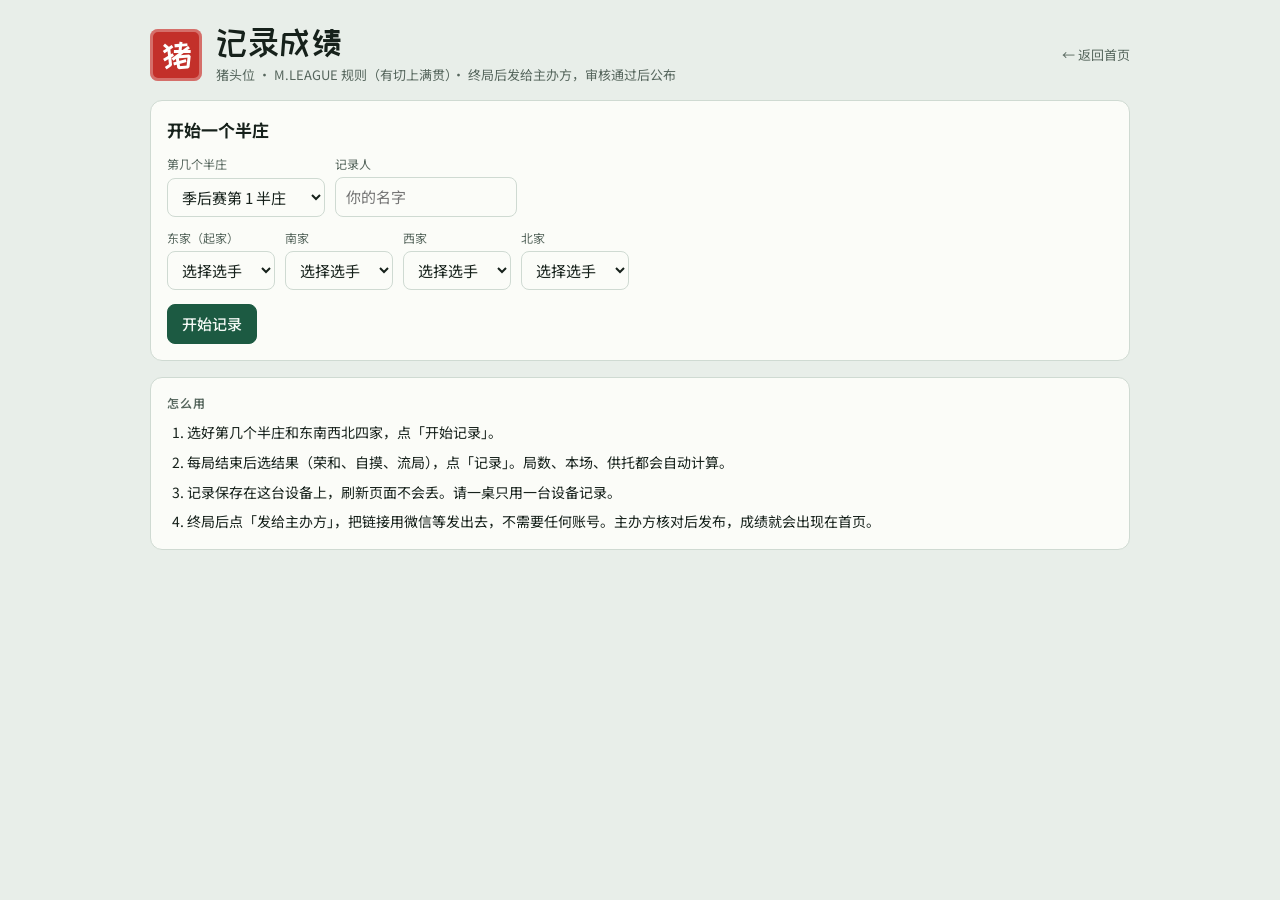
==== commit 89eaceea: "季后赛：常规赛积分折算到 16 个半庄后带入，常规赛折叠 Playoff games carry "stage": "playoff" (1-4). The homepage ranks by reg" ====
--- a/record.html
+++ b/record.html
@@ -216,14 +216,17 @@
 }
 
 function viewSetup() {
-  const done = new Set(S.published.map(g => g.no));
-  const next = Array.from({ length: TOTAL }, (_, i) => i + 1).find(n => !done.has(n)) || TOTAL;
+  const key = g => (isPO(g) ? 'p' : '') + g.no;
+  const done = new Set(S.published.map(key));
+  const slots = [...Array.from({ length: PLAYOFF }, (_, i) => ({ no: i + 1, stage: 'playoff' })), ...Array.from({ length: TOTAL }, (_, i) => ({ no: i + 1 }))];
+  const next = key(slots.find(g => !done.has(key(g))) || slots[0]);
+  const opt = g => `<option value="${key(g)}" ${key(g) === next ? 'selected' : ''}>${gameName(g)}${done.has(key(g)) ? '（已公布）' : ''}</option>`;
   const opts = `<option value="">选择选手</option>` + S.roster.map(p => `<option value="${esc(p.id)}">${esc(p.name)}${p.backup ? '（替补）' : ''}</option>`).join('');
   return `<section>
     <div class="panel">
       <h2 style="margin-bottom:12px">开始一个半庄</h2>
       <div class="row" style="margin-bottom:12px">
-        <label class="f">第几个半庄<select id="ng-no">${Array.from({ length: TOTAL }, (_, i) => `<option value="${i + 1}" ${i + 1 === next ? 'selected' : ''}>第 ${i + 1} 半庄${done.has(i + 1) ? '（已公布）' : ''}</option>`).join('')}</select></label>
+        <label class="f">第几个半庄<select id="ng-no"><optgroup label="季后赛">${slots.filter(isPO).map(opt).join('')}</optgroup><optgroup label="常规赛">${slots.filter(g => !isPO(g)).map(opt).join('')}</optgroup></select></label>
         <label class="f">记录人<input type="text" id="ng-scorer" placeholder="你的名字" maxlength="40"></label>
       </div>
       <div class="row" style="margin-bottom:14px">${WINDS.map((w, i) => `<label class="f">${w}家${i === 0 ? '（起家）' : ''}<select id="ng-s${i}">${opts}</select></label>`).join('')}</div>
@@ -308,7 +311,7 @@
 
   const armedNew = S.armed === 'new';
   return `<section>
-    <div class="ghead"><span class="gno">第 ${g.no} 半庄</span>${R.done ? '<span class="state">终局</span>' : `<span class="state">${roundLabel(R.r, R.h)}</span>`}<span class="spacer"></span>
+    <div class="ghead"><span class="gno">${gameName(g)}</span>${R.done ? '<span class="state">终局</span>' : `<span class="state">${roundLabel(R.r, R.h)}</span>`}<span class="spacer"></span>
       <div class="sticks"><span>本场 <b class="num">${R.done ? '–' : R.h}</b></span><span>供托 <b class="num">${R.pot}</b></span><span>已记录 <b class="num">${g.hands.length}</b> 局</span></div></div>
     <div class="board">${seats}</div>
     ${g.final ? `<div class="banner">终局点数为直接录入。</div>` : ''}
@@ -343,7 +346,7 @@
 }
 
 /* ---------- share link: the whole hanchan travels in the URL (#g=…), no account needed ---------- */
-const minGame = g => ({ no: g.no, seats: g.seats, hands: g.hands, final: g.final || null, createdAt: g.createdAt, scorer: g.scorer || '' });
+const minGame = g => ({ no: g.no, ...(isPO(g) ? { stage: 'playoff' } : {}), seats: g.seats, hands: g.hands, final: g.final || null, createdAt: g.createdAt, scorer: g.scorer || '' });
 const linkKey = g => JSON.stringify(minGame(g));
 const b64u = bytes => { let t = ''; for (const c of bytes) t += String.fromCharCode(c); return btoa(t).replace(/\+/g, '-').replace(/\//g, '_').replace(/=+$/, ''); };
 const unb64u = s => Uint8Array.from(atob(s.replace(/-/g, '+').replace(/_/g, '/')), c => c.charCodeAt(0));
@@ -381,7 +384,8 @@
     return o;
   });
   const final = Array.isArray(x.final) && x.final.length === 4 ? x.final.map(v => int(v, -1e6, 1e6)) : null;
-  return { no: int(x.no, 1, TOTAL), table: '', seats: x.seats.map(v => String(v).slice(0, 40)), hands, final,
+  const po = x.stage === 'playoff';
+  return { no: int(x.no, 1, po ? PLAYOFF : TOTAL), ...(po ? { stage: 'playoff' } : {}), table: '', seats: x.seats.map(v => String(v).slice(0, 40)), hands, final,
     createdAt: Number(x.createdAt) || Date.now(), scorer: String(x.scorer || '').slice(0, 40) };
 }
 async function refreshLink() {
@@ -393,7 +397,7 @@
 }
 function summaryText(g) {
   const R = replay(g), order = [0, 1, 2, 3].sort((a, b) => R.rank[a] - R.rank[b]);
-  return `猪头位 · 第 ${g.no} 半庄成绩${g.scorer ? `（记录人：${g.scorer}）` : ''}\n` +
+  return `猪头位 · ${gameName(g)}成绩${g.scorer ? `（记录人：${g.scorer}）` : ''}\n` +
     order.map(i => `${R.rank[i] + 1}位 ${nameOf(g.seats[i])} ${R.scores[i]}（${fmtPt(R.pts[i])}）`).join('\n') + '\n打开链接核对并发布：';
 }
 async function copyText(t) { try { await navigator.clipboard.writeText(t); return true; } catch { return false; } }
@@ -409,14 +413,15 @@
   if (new Set(g.seats).size !== 4) warn.push('同一位选手出现在两个位置上。');
   if (!R.done) warn.push('这个半庄还没有终局。');
   if (g.final && g.final.reduce((a, c) => a + c, 0) !== 100000) warn.push('直接录入的终局点数合计不是 100000。');
-  const same = S.published.find(p => p.no === g.no && p.createdAt === g.createdAt);
+  const slot = p => p.no === g.no && isPO(p) === isPO(g);
+  const same = S.published.find(p => slot(p) && p.createdAt === g.createdAt);
   if (same) warn.push('这份成绩已经公布过了，不需要再发布。');
-  else if (S.published.some(p => p.no === g.no)) warn.push(`第 ${g.no} 半庄已经有一份公布的成绩，请确认这不是重复提交。`);
+  else if (S.published.some(slot)) warn.push(`${gameName(g)}已经有一份公布的成绩，请确认这不是重复提交。`);
   const blocked = warn.length && (g.seats.some(id => !known.has(id)) || new Set(g.seats).size !== 4 || !R.done || same);
   const armed = S.armed === 'take';
   return `<section>
     <div class="banner">这是选手发来的成绩，<b>还没有公布</b>。核对无误后点「发布到网站」（需要主办方的 GitHub 账号）。</div>
-    <div class="ghead"><span class="gno">第 ${g.no} 半庄</span><span class="state">${R.done ? '终局' : roundLabel(R.r, R.h)}</span><span class="spacer"></span>
+    <div class="ghead"><span class="gno">${gameName(g)}</span><span class="state">${R.done ? '终局' : roundLabel(R.r, R.h)}</span><span class="spacer"></span>
       <div class="sticks"><span>记录人 <b>${esc(g.scorer || '未填写')}</b></span><span>已记录 <b class="num">${g.hands.length}</b> 局</span></div></div>
     <div class="board">${seatsHTML(g, R)}</div>
     ${warn.map(w => `<div class="banner warn">${esc(w)}</div>`).join('')}
@@ -458,7 +463,7 @@
 
 // One hand per line keeps the pull request diff readable for the reviewer.
 function gameJSON(g) {
-  const head = { no: g.no, table: g.table || '', seats: g.seats, final: g.final || null, createdAt: g.createdAt, scorer: g.scorer || '' };
+  const head = { no: g.no, ...(isPO(g) ? { stage: 'playoff' } : {}), table: g.table || '', seats: g.seats, final: g.final || null, createdAt: g.createdAt, scorer: g.scorer || '' };
   const names = g.seats.map(nameOf).join(' / ');
   return `{\n  "_players": ${JSON.stringify(names)},\n` +
     Object.entries(head).map(([k, v]) => `  ${JSON.stringify(k)}: ${JSON.stringify(v)},`).join('\n') +
@@ -467,7 +472,7 @@
 function fileName(g) {
   const d = new Date(g.createdAt || Date.now());
   const stamp = `${d.getFullYear()}${String(d.getMonth() + 1).padStart(2, '0')}${String(d.getDate()).padStart(2, '0')}-${String(d.getHours()).padStart(2, '0')}${String(d.getMinutes()).padStart(2, '0')}`;
-  return `games/hanchan-${String(g.no).padStart(2, '0')}-${stamp}.json`;
+  return `games/${isPO(g) ? 'playoff' : 'hanchan'}-${String(g.no).padStart(2, '0')}-${stamp}.json`;
 }
 
 /* ---------- events ---------- */
@@ -485,7 +490,8 @@
       const seats = [0, 1, 2, 3].map(i => document.getElementById('ng-s' + i).value);
       if (seats.some(x => !x)) return toast('请为东南西北四家都选好选手。');
       if (new Set(seats).size !== 4) return toast('同一位选手不能坐两个位置。');
-      S.draft = { no: +document.getElementById('ng-no').value, table: '', seats, hands: [], final: null, createdAt: Date.now(), scorer: document.getElementById('ng-scorer').value.trim() };
+      const slot = document.getElementById('ng-no').value, po = slot[0] === 'p';
+      S.draft = { no: +slot.replace('p', ''), ...(po ? { stage: 'playoff' } : {}), table: '', seats, hands: [], final: null, createdAt: Date.now(), scorer: document.getElementById('ng-scorer').value.trim() };
       S.form = freshForm(); S.submitted = false; break;
     }
     case 'f-kind': S.form = { ...freshForm(), kind: b.dataset.v, han: F.han, fu: F.fu, riichi: F.riichi }; break;
@@ -522,7 +528,7 @@
       if (!S.link) return;
       const text = summaryText(g), url = S.link.url;
       if (navigator.share) {
-        try { await navigator.share({ title: `猪头位 · 第 ${g.no} 半庄`, text, url }); S.submitted = true; break; }
+        try { await navigator.share({ title: `猪头位 · ${gameName(g)}`, text, url }); S.submitted = true; break; }
         catch (err) { if (err && err.name === 'AbortError') return; }
       }
       if (await copyText(text + '\n' + url)) toast('已复制，粘贴到微信发给主办方即可。');
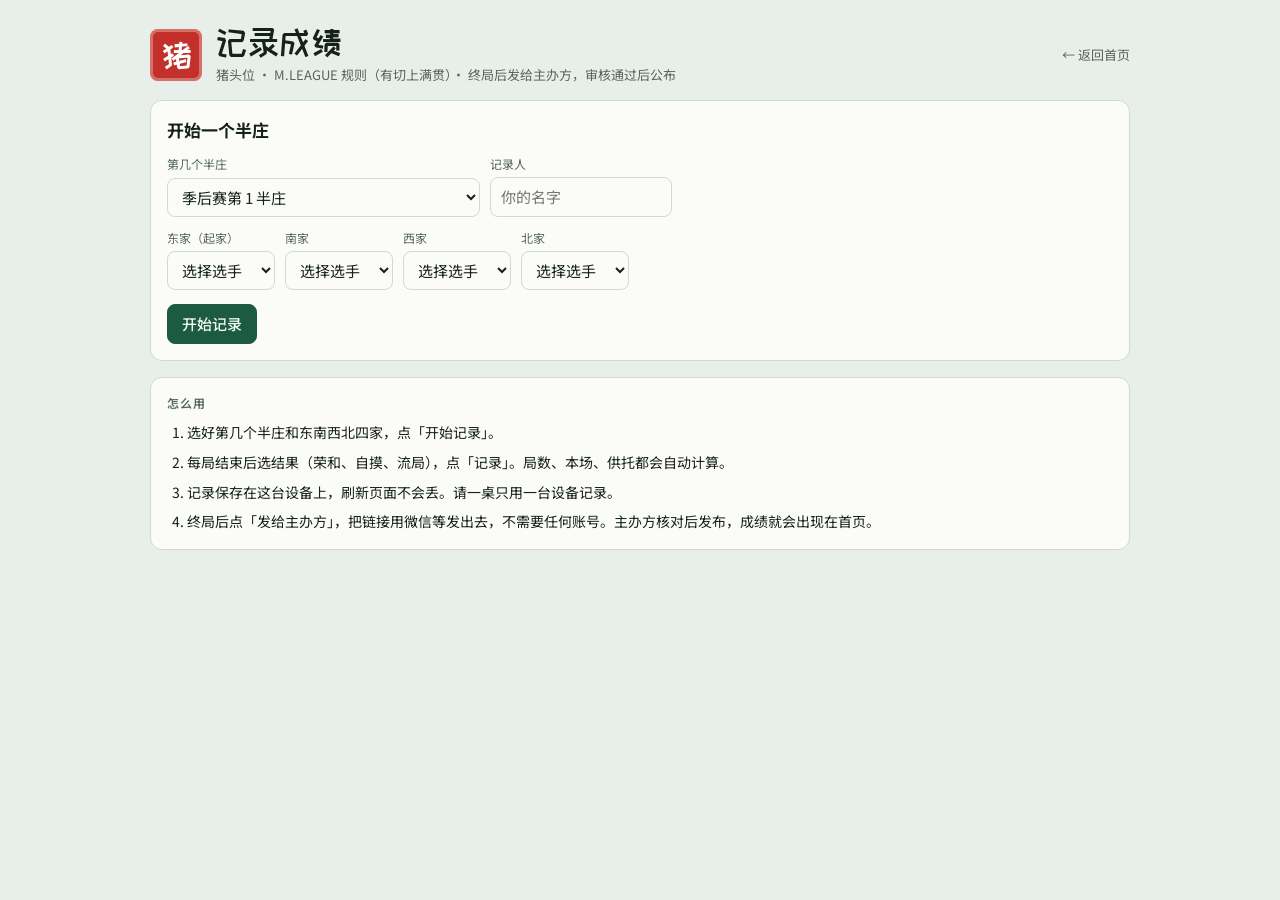
==== commit aed16672: "记录页可以记娱乐局（不计分） Casual games carry "stage": "casual" and are numbered on from the last published one." ====
--- a/record.html
+++ b/record.html
@@ -216,17 +216,18 @@
 }
 
 function viewSetup() {
-  const key = g => (isPO(g) ? 'p' : '') + g.no;
+  const key = g => (isPO(g) ? 'p' : isCasual(g) ? 'c' : '') + g.no;
   const done = new Set(S.published.map(key));
   const slots = [...Array.from({ length: PLAYOFF }, (_, i) => ({ no: i + 1, stage: 'playoff' })), ...Array.from({ length: TOTAL }, (_, i) => ({ no: i + 1 }))];
   const next = key(slots.find(g => !done.has(key(g))) || slots[0]);
+  const casual = { no: Math.max(0, ...S.published.filter(isCasual).map(g => g.no)) + 1, stage: 'casual' };
   const opt = g => `<option value="${key(g)}" ${key(g) === next ? 'selected' : ''}>${gameName(g)}${done.has(key(g)) ? '（已公布）' : ''}</option>`;
   const opts = `<option value="">选择选手</option>` + S.roster.map(p => `<option value="${esc(p.id)}">${esc(p.name)}${p.backup ? '（替补）' : ''}</option>`).join('');
   return `<section>
     <div class="panel">
       <h2 style="margin-bottom:12px">开始一个半庄</h2>
       <div class="row" style="margin-bottom:12px">
-        <label class="f">第几个半庄<select id="ng-no"><optgroup label="季后赛">${slots.filter(isPO).map(opt).join('')}</optgroup><optgroup label="常规赛">${slots.filter(g => !isPO(g)).map(opt).join('')}</optgroup></select></label>
+        <label class="f">第几个半庄<select id="ng-no"><optgroup label="季后赛">${slots.filter(isPO).map(opt).join('')}</optgroup><optgroup label="不计分"><option value="${key(casual)}">${gameName(casual)}（随便打一局，不计入比赛）</option></optgroup><optgroup label="常规赛">${slots.filter(g => !isPO(g)).map(opt).join('')}</optgroup></select></label>
         <label class="f">记录人<input type="text" id="ng-scorer" placeholder="你的名字" maxlength="40"></label>
       </div>
       <div class="row" style="margin-bottom:14px">${WINDS.map((w, i) => `<label class="f">${w}家${i === 0 ? '（起家）' : ''}<select id="ng-s${i}">${opts}</select></label>`).join('')}</div>
@@ -346,7 +347,7 @@
 }
 
 /* ---------- share link: the whole hanchan travels in the URL (#g=…), no account needed ---------- */
-const minGame = g => ({ no: g.no, ...(isPO(g) ? { stage: 'playoff' } : {}), seats: g.seats, hands: g.hands, final: g.final || null, createdAt: g.createdAt, scorer: g.scorer || '' });
+const minGame = g => ({ no: g.no, ...stageOf(g), seats: g.seats, hands: g.hands, final: g.final || null, createdAt: g.createdAt, scorer: g.scorer || '' });
 const linkKey = g => JSON.stringify(minGame(g));
 const b64u = bytes => { let t = ''; for (const c of bytes) t += String.fromCharCode(c); return btoa(t).replace(/\+/g, '-').replace(/\//g, '_').replace(/=+$/, ''); };
 const unb64u = s => Uint8Array.from(atob(s.replace(/-/g, '+').replace(/_/g, '/')), c => c.charCodeAt(0));
@@ -384,8 +385,7 @@
     return o;
   });
   const final = Array.isArray(x.final) && x.final.length === 4 ? x.final.map(v => int(v, -1e6, 1e6)) : null;
-  const po = x.stage === 'playoff';
-  return { no: int(x.no, 1, po ? PLAYOFF : TOTAL), ...(po ? { stage: 'playoff' } : {}), table: '', seats: x.seats.map(v => String(v).slice(0, 40)), hands, final,
+  return { no: int(x.no, 1, STAGES[x.stage] || TOTAL), ...stageOf(x), table: '', seats: x.seats.map(v => String(v).slice(0, 40)), hands, final,
     createdAt: Number(x.createdAt) || Date.now(), scorer: String(x.scorer || '').slice(0, 40) };
 }
 async function refreshLink() {
@@ -413,7 +413,7 @@
   if (new Set(g.seats).size !== 4) warn.push('同一位选手出现在两个位置上。');
   if (!R.done) warn.push('这个半庄还没有终局。');
   if (g.final && g.final.reduce((a, c) => a + c, 0) !== 100000) warn.push('直接录入的终局点数合计不是 100000。');
-  const slot = p => p.no === g.no && isPO(p) === isPO(g);
+  const slot = p => p.no === g.no && (p.stage || '') === (g.stage || '');
   const same = S.published.find(p => slot(p) && p.createdAt === g.createdAt);
   if (same) warn.push('这份成绩已经公布过了，不需要再发布。');
   else if (S.published.some(slot)) warn.push(`${gameName(g)}已经有一份公布的成绩，请确认这不是重复提交。`);
@@ -463,7 +463,7 @@
 
 // One hand per line keeps the pull request diff readable for the reviewer.
 function gameJSON(g) {
-  const head = { no: g.no, ...(isPO(g) ? { stage: 'playoff' } : {}), table: g.table || '', seats: g.seats, final: g.final || null, createdAt: g.createdAt, scorer: g.scorer || '' };
+  const head = { no: g.no, ...stageOf(g), table: g.table || '', seats: g.seats, final: g.final || null, createdAt: g.createdAt, scorer: g.scorer || '' };
   const names = g.seats.map(nameOf).join(' / ');
   return `{\n  "_players": ${JSON.stringify(names)},\n` +
     Object.entries(head).map(([k, v]) => `  ${JSON.stringify(k)}: ${JSON.stringify(v)},`).join('\n') +
@@ -472,7 +472,7 @@
 function fileName(g) {
   const d = new Date(g.createdAt || Date.now());
   const stamp = `${d.getFullYear()}${String(d.getMonth() + 1).padStart(2, '0')}${String(d.getDate()).padStart(2, '0')}-${String(d.getHours()).padStart(2, '0')}${String(d.getMinutes()).padStart(2, '0')}`;
-  return `games/${isPO(g) ? 'playoff' : 'hanchan'}-${String(g.no).padStart(2, '0')}-${stamp}.json`;
+  return `games/${isPO(g) ? 'playoff' : isCasual(g) ? 'casual' : 'hanchan'}-${String(g.no).padStart(2, '0')}-${stamp}.json`;
 }
 
 /* ---------- events ---------- */
@@ -490,8 +490,8 @@
       const seats = [0, 1, 2, 3].map(i => document.getElementById('ng-s' + i).value);
       if (seats.some(x => !x)) return toast('请为东南西北四家都选好选手。');
       if (new Set(seats).size !== 4) return toast('同一位选手不能坐两个位置。');
-      const slot = document.getElementById('ng-no').value, po = slot[0] === 'p';
-      S.draft = { no: +slot.replace('p', ''), ...(po ? { stage: 'playoff' } : {}), table: '', seats, hands: [], final: null, createdAt: Date.now(), scorer: document.getElementById('ng-scorer').value.trim() };
+      const slot = document.getElementById('ng-no').value, stage = { p: 'playoff', c: 'casual' }[slot[0]];
+      S.draft = { no: +slot.replace(/^[pc]/, ''), ...(stage ? { stage } : {}), table: '', seats, hands: [], final: null, createdAt: Date.now(), scorer: document.getElementById('ng-scorer').value.trim() };
       S.form = freshForm(); S.submitted = false; break;
     }
     case 'f-kind': S.form = { ...freshForm(), kind: b.dataset.v, han: F.han, fu: F.fu, riichi: F.riichi }; break;
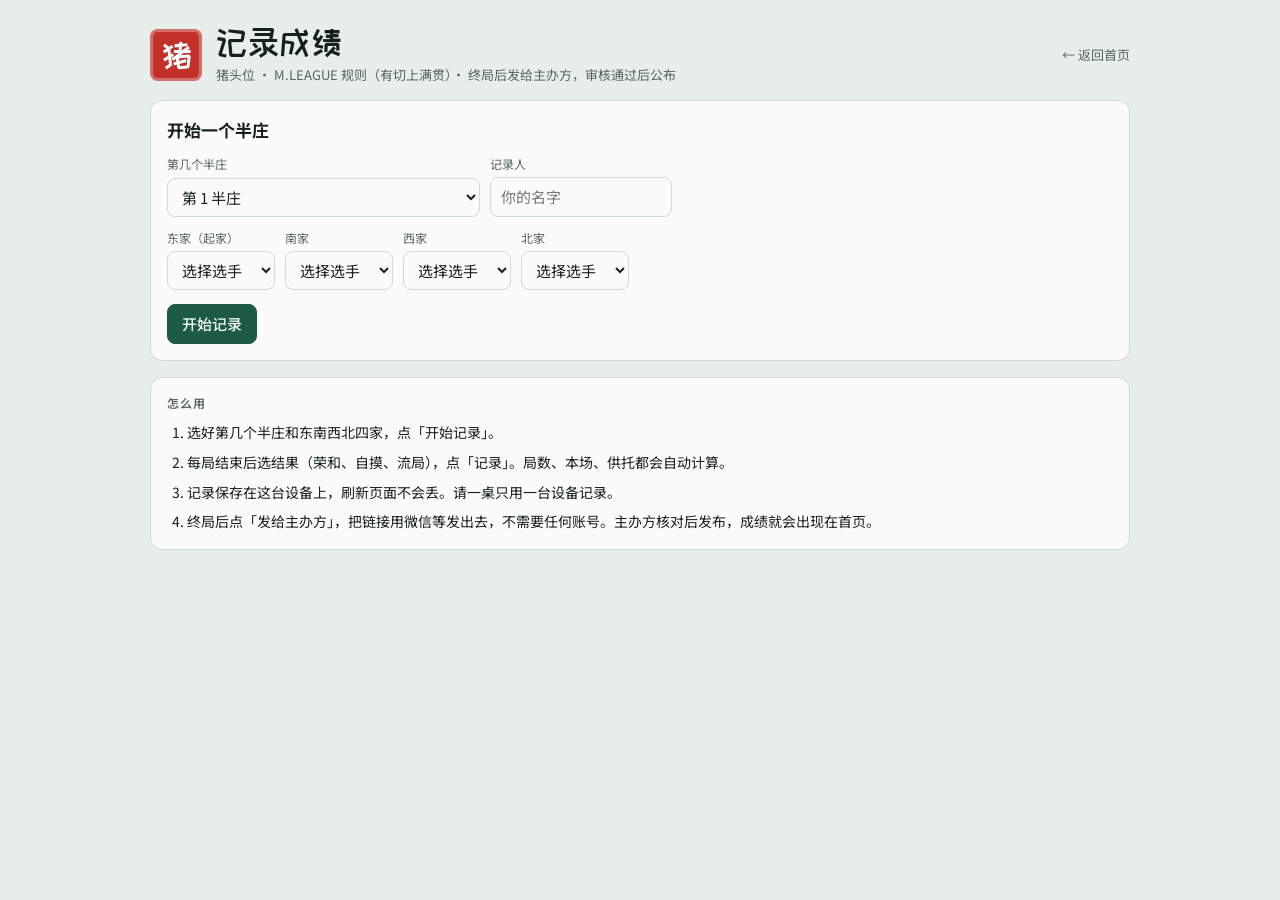
==== commit 5c115d19: "第二届开赛：第一届存档到 s1/，按折算分排名、12 局门槛、CJ 保底、带一半进决赛桌 Co-Authored-By: Claude Opus 5.5 <noreply@anthropic.com>" ====
--- a/record.html
+++ b/record.html
@@ -218,16 +218,16 @@
 function viewSetup() {
   const key = g => (isPO(g) ? 'p' : isCasual(g) ? 'c' : '') + g.no;
   const done = new Set(S.published.map(key));
-  const slots = [...Array.from({ length: PLAYOFF }, (_, i) => ({ no: i + 1, stage: 'playoff' })), ...Array.from({ length: TOTAL }, (_, i) => ({ no: i + 1 }))];
+  const slots = [...Array.from({ length: TOTAL }, (_, i) => ({ no: i + 1 })), ...Array.from({ length: PLAYOFF }, (_, i) => ({ no: i + 1, stage: 'playoff' }))];
   const next = key(slots.find(g => !done.has(key(g))) || slots[0]);
   const casual = { no: Math.max(0, ...S.published.filter(isCasual).map(g => g.no)) + 1, stage: 'casual' };
   const opt = g => `<option value="${key(g)}" ${key(g) === next ? 'selected' : ''}>${gameName(g)}${done.has(key(g)) ? '（已公布）' : ''}</option>`;
-  const opts = `<option value="">选择选手</option>` + S.roster.map(p => `<option value="${esc(p.id)}">${esc(p.name)}${p.backup ? '（替补）' : ''}</option>`).join('');
+  const opts = `<option value="">选择选手</option>` + S.roster.map(p => `<option value="${esc(p.id)}">${esc(p.name)}${p.backup ? '（替补）' : p.guest ? '（客人）' : ''}</option>`).join('');
   return `<section>
     <div class="panel">
       <h2 style="margin-bottom:12px">开始一个半庄</h2>
       <div class="row" style="margin-bottom:12px">
-        <label class="f">第几个半庄<select id="ng-no"><optgroup label="季后赛">${slots.filter(isPO).map(opt).join('')}</optgroup><optgroup label="不计分"><option value="${key(casual)}">${gameName(casual)}（随便打一局，不计入比赛）</option></optgroup><optgroup label="常规赛">${slots.filter(g => !isPO(g)).map(opt).join('')}</optgroup></select></label>
+        <label class="f">第几个半庄<select id="ng-no"><optgroup label="常规赛">${slots.filter(g => !isPO(g)).map(opt).join('')}</optgroup><optgroup label="决赛桌">${slots.filter(isPO).map(opt).join('')}</optgroup><optgroup label="不计分"><option value="${key(casual)}">${gameName(casual)}（随便打一局，不计入比赛）</option></optgroup></select></label>
         <label class="f">记录人<input type="text" id="ng-scorer" placeholder="你的名字" maxlength="40"></label>
       </div>
       <div class="row" style="margin-bottom:14px">${WINDS.map((w, i) => `<label class="f">${w}家${i === 0 ? '（起家）' : ''}<select id="ng-s${i}">${opts}</select></label>`).join('')}</div>
@@ -472,7 +472,7 @@
 function fileName(g) {
   const d = new Date(g.createdAt || Date.now());
   const stamp = `${d.getFullYear()}${String(d.getMonth() + 1).padStart(2, '0')}${String(d.getDate()).padStart(2, '0')}-${String(d.getHours()).padStart(2, '0')}${String(d.getMinutes()).padStart(2, '0')}`;
-  return `games/${isPO(g) ? 'playoff' : isCasual(g) ? 'casual' : 'hanchan'}-${String(g.no).padStart(2, '0')}-${stamp}.json`;
+  return `games/s${SEASON}-${isPO(g) ? 'playoff' : isCasual(g) ? 'casual' : 'hanchan'}-${String(g.no).padStart(2, '0')}-${stamp}.json`;
 }
 
 /* ---------- events ---------- */
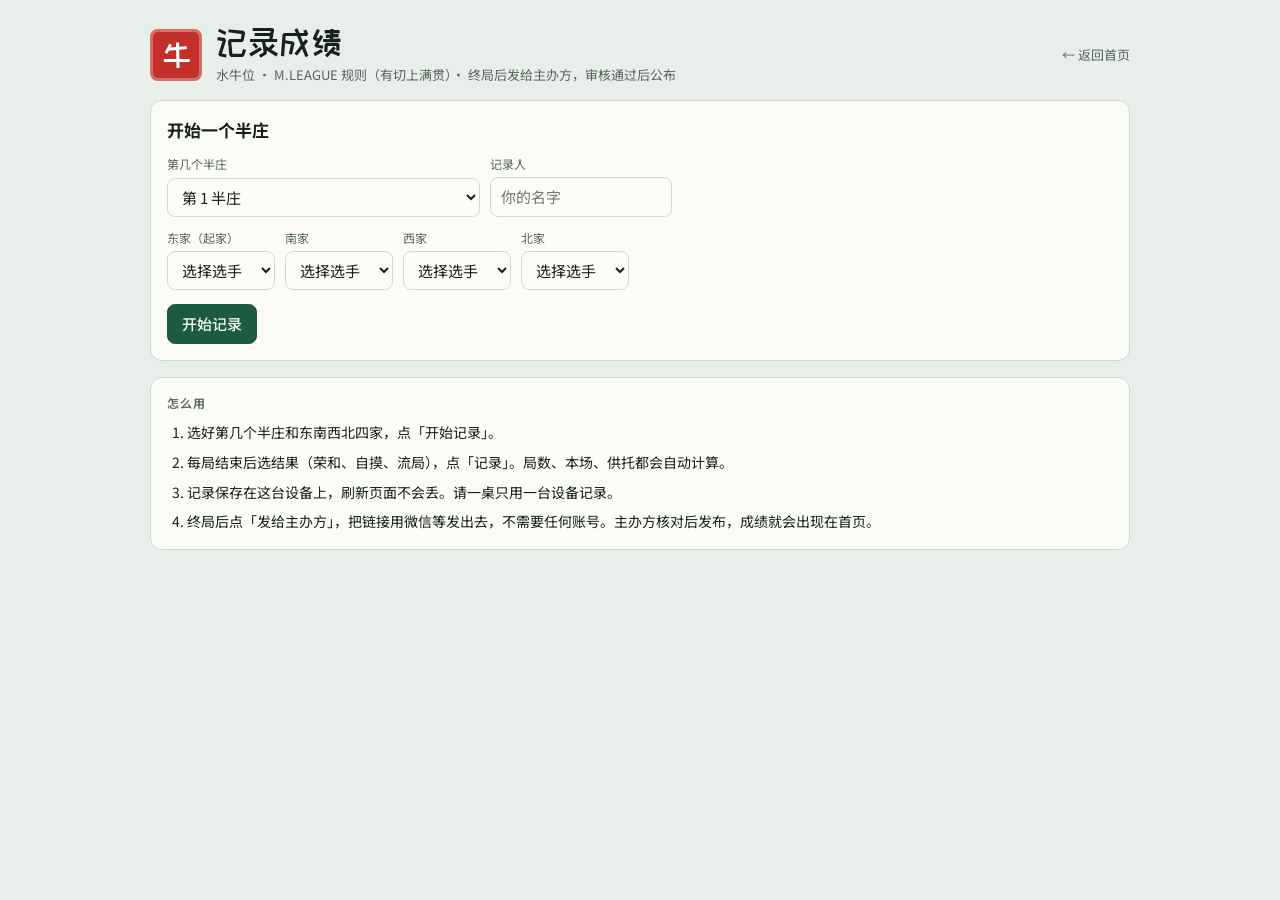
==== commit 747ce14f: "第二届头衔改名为水牛位（第一届存档仍叫猪头位） Co-Authored-By: Claude Opus 5.5 <noreply@anthropic.com>" ====
--- a/record.html
+++ b/record.html
@@ -3,8 +3,8 @@
 <head>
 <meta charset="utf-8">
 <meta name="viewport" content="width=device-width,initial-scale=1,viewport-fit=cover">
-<title>记录成绩 · 猪头位</title>
-<meta name="description" content="猪头位记分页：逐局记录一个半庄，终局后发链接给主办方审核，不需要账号。">
+<title>记录成绩 · 水牛位</title>
+<meta name="description" content="水牛位记分页：逐局记录一个半庄，终局后发链接给主办方审核，不需要账号。">
 <link rel="preconnect" href="https://fonts.googleapis.com">
 <link rel="preconnect" href="https://fonts.gstatic.com" crossorigin>
 <link rel="stylesheet" href="https://fonts.googleapis.com/css2?family=ZCOOL+KuaiLe&family=Noto+Sans+SC:wght@400;500;700&family=IBM+Plex+Mono:wght@500;600&display=swap">
@@ -175,10 +175,10 @@
 <body>
 <div class="wrap">
   <header>
-    <div class="seal" aria-hidden="true">猪</div>
+    <div class="seal" aria-hidden="true">牛</div>
     <div class="htxt">
       <h1>记录成绩</h1>
-      <div class="sub">猪头位 · M.LEAGUE 规则（有切上满贯）· 终局后发给主办方，审核通过后公布</div>
+      <div class="sub">水牛位 · M.LEAGUE 规则（有切上满贯）· 终局后发给主办方，审核通过后公布</div>
     </div>
     <a class="home" href="./">← 返回首页</a>
   </header>
@@ -397,7 +397,7 @@
 }
 function summaryText(g) {
   const R = replay(g), order = [0, 1, 2, 3].sort((a, b) => R.rank[a] - R.rank[b]);
-  return `猪头位 · ${gameName(g)}成绩${g.scorer ? `（记录人：${g.scorer}）` : ''}\n` +
+  return `水牛位 · ${gameName(g)}成绩${g.scorer ? `（记录人：${g.scorer}）` : ''}\n` +
     order.map(i => `${R.rank[i] + 1}位 ${nameOf(g.seats[i])} ${R.scores[i]}（${fmtPt(R.pts[i])}）`).join('\n') + '\n打开链接核对并发布：';
 }
 async function copyText(t) { try { await navigator.clipboard.writeText(t); return true; } catch { return false; } }
@@ -528,7 +528,7 @@
       if (!S.link) return;
       const text = summaryText(g), url = S.link.url;
       if (navigator.share) {
-        try { await navigator.share({ title: `猪头位 · ${gameName(g)}`, text, url }); S.submitted = true; break; }
+        try { await navigator.share({ title: `水牛位 · ${gameName(g)}`, text, url }); S.submitted = true; break; }
         catch (err) { if (err && err.name === 'AbortError') return; }
       }
       if (await copyText(text + '\n' + url)) toast('已复制，粘贴到微信发给主办方即可。');
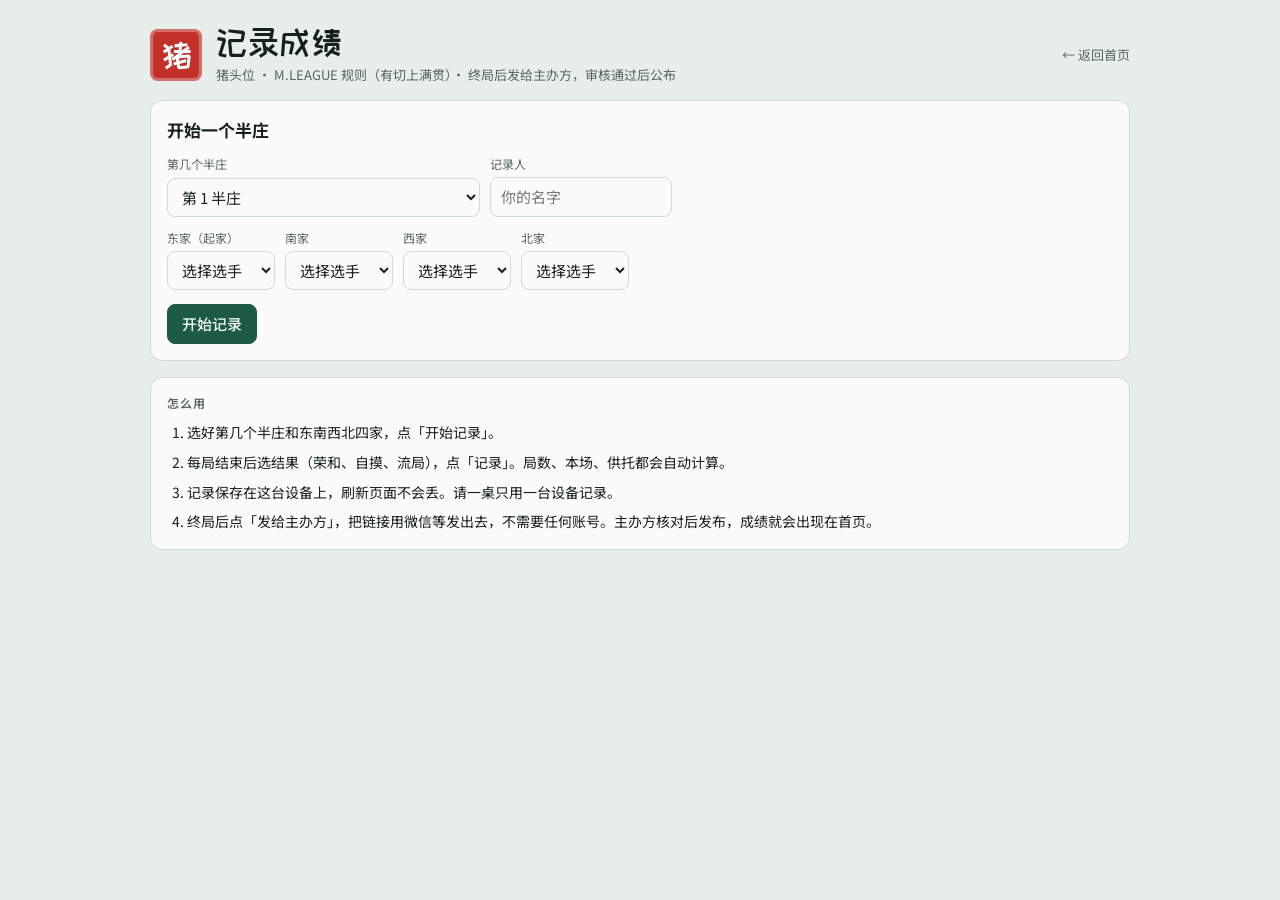
==== commit 696e9a35: "第二届：比赛仍叫猪头位，「水牛位」是 CJ 的称号；决赛桌 8 个半庄；Estelle 替补，Max 不参赛 Co-Authored-By: Claude Opus 5.5 <noreply@anth" ====
--- a/record.html
+++ b/record.html
@@ -3,8 +3,8 @@
 <head>
 <meta charset="utf-8">
 <meta name="viewport" content="width=device-width,initial-scale=1,viewport-fit=cover">
-<title>记录成绩 · 水牛位</title>
-<meta name="description" content="水牛位记分页：逐局记录一个半庄，终局后发链接给主办方审核，不需要账号。">
+<title>记录成绩 · 猪头位</title>
+<meta name="description" content="猪头位记分页：逐局记录一个半庄，终局后发链接给主办方审核，不需要账号。">
 <link rel="preconnect" href="https://fonts.googleapis.com">
 <link rel="preconnect" href="https://fonts.gstatic.com" crossorigin>
 <link rel="stylesheet" href="https://fonts.googleapis.com/css2?family=ZCOOL+KuaiLe&family=Noto+Sans+SC:wght@400;500;700&family=IBM+Plex+Mono:wght@500;600&display=swap">
@@ -175,10 +175,10 @@
 <body>
 <div class="wrap">
   <header>
-    <div class="seal" aria-hidden="true">牛</div>
+    <div class="seal" aria-hidden="true">猪</div>
     <div class="htxt">
       <h1>记录成绩</h1>
-      <div class="sub">水牛位 · M.LEAGUE 规则（有切上满贯）· 终局后发给主办方，审核通过后公布</div>
+      <div class="sub">猪头位 · M.LEAGUE 规则（有切上满贯）· 终局后发给主办方，审核通过后公布</div>
     </div>
     <a class="home" href="./">← 返回首页</a>
   </header>
@@ -397,7 +397,7 @@
 }
 function summaryText(g) {
   const R = replay(g), order = [0, 1, 2, 3].sort((a, b) => R.rank[a] - R.rank[b]);
-  return `水牛位 · ${gameName(g)}成绩${g.scorer ? `（记录人：${g.scorer}）` : ''}\n` +
+  return `猪头位 · ${gameName(g)}成绩${g.scorer ? `（记录人：${g.scorer}）` : ''}\n` +
     order.map(i => `${R.rank[i] + 1}位 ${nameOf(g.seats[i])} ${R.scores[i]}（${fmtPt(R.pts[i])}）`).join('\n') + '\n打开链接核对并发布：';
 }
 async function copyText(t) { try { await navigator.clipboard.writeText(t); return true; } catch { return false; } }
@@ -528,7 +528,7 @@
       if (!S.link) return;
       const text = summaryText(g), url = S.link.url;
       if (navigator.share) {
-        try { await navigator.share({ title: `水牛位 · ${gameName(g)}`, text, url }); S.submitted = true; break; }
+        try { await navigator.share({ title: `猪头位 · ${gameName(g)}`, text, url }); S.submitted = true; break; }
         catch (err) { if (err && err.name === 'AbortError') return; }
       }
       if (await copyText(text + '\n' + url)) toast('已复制，粘贴到微信发给主办方即可。');
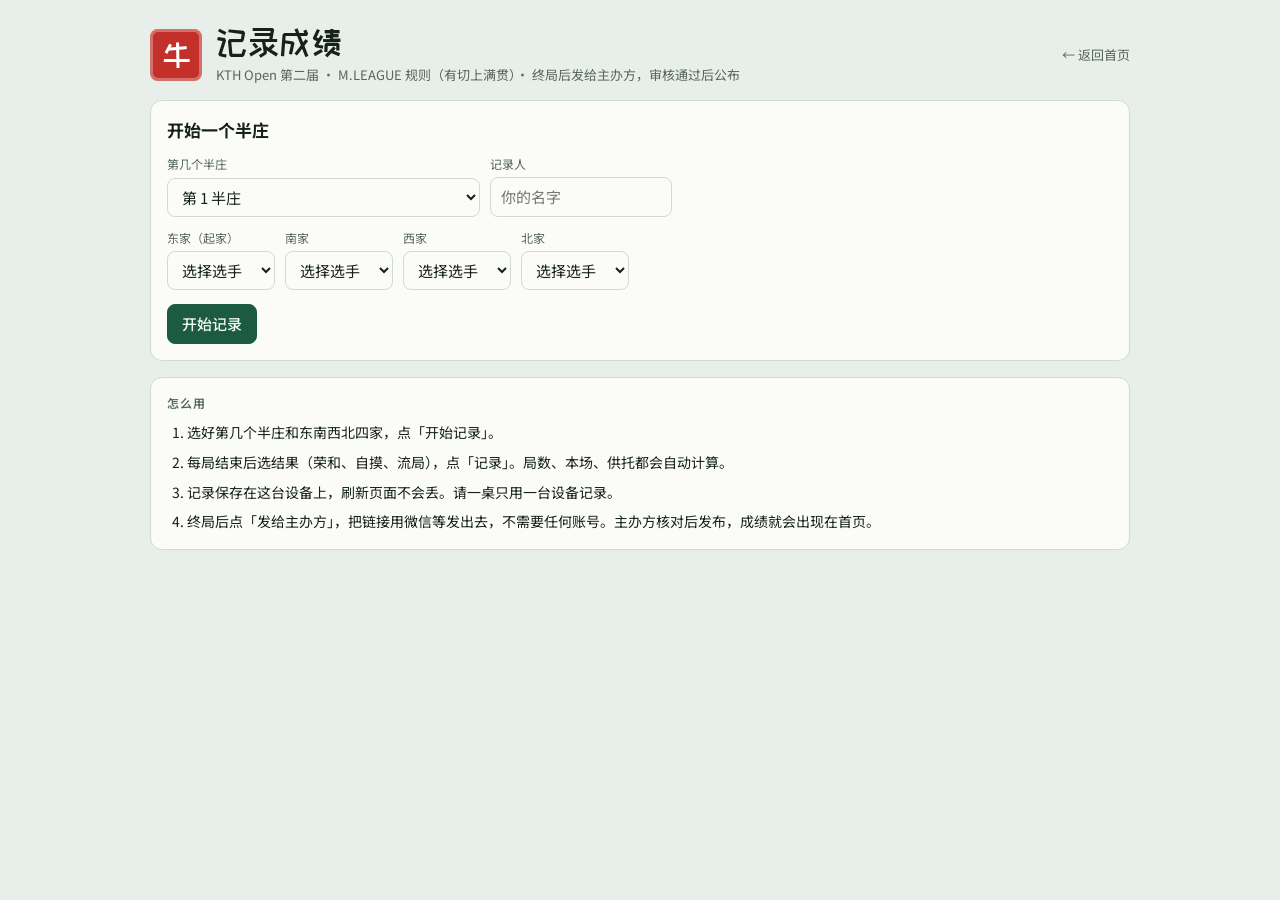
==== commit 0a969e63: "第二届以 KTH Open 为品牌，主标题水牛位；第一届存档保持猪头位 Co-Authored-By: Claude Opus 5.5 <noreply@anthropic.com>" ====
--- a/record.html
+++ b/record.html
@@ -3,8 +3,8 @@
 <head>
 <meta charset="utf-8">
 <meta name="viewport" content="width=device-width,initial-scale=1,viewport-fit=cover">
-<title>记录成绩 · 猪头位</title>
-<meta name="description" content="猪头位记分页：逐局记录一个半庄，终局后发链接给主办方审核，不需要账号。">
+<title>记录成绩 · KTH Open</title>
+<meta name="description" content="KTH Open 记分页：逐局记录一个半庄，终局后发链接给主办方审核，不需要账号。">
 <link rel="preconnect" href="https://fonts.googleapis.com">
 <link rel="preconnect" href="https://fonts.gstatic.com" crossorigin>
 <link rel="stylesheet" href="https://fonts.googleapis.com/css2?family=ZCOOL+KuaiLe&family=Noto+Sans+SC:wght@400;500;700&family=IBM+Plex+Mono:wght@500;600&display=swap">
@@ -175,10 +175,10 @@
 <body>
 <div class="wrap">
   <header>
-    <div class="seal" aria-hidden="true">猪</div>
+    <div class="seal" aria-hidden="true">牛</div>
     <div class="htxt">
       <h1>记录成绩</h1>
-      <div class="sub">猪头位 · M.LEAGUE 规则（有切上满贯）· 终局后发给主办方，审核通过后公布</div>
+      <div class="sub">KTH Open 第二届 · M.LEAGUE 规则（有切上满贯）· 终局后发给主办方，审核通过后公布</div>
     </div>
     <a class="home" href="./">← 返回首页</a>
   </header>
@@ -397,7 +397,7 @@
 }
 function summaryText(g) {
   const R = replay(g), order = [0, 1, 2, 3].sort((a, b) => R.rank[a] - R.rank[b]);
-  return `猪头位 · ${gameName(g)}成绩${g.scorer ? `（记录人：${g.scorer}）` : ''}\n` +
+  return `KTH Open · ${gameName(g)}成绩${g.scorer ? `（记录人：${g.scorer}）` : ''}\n` +
     order.map(i => `${R.rank[i] + 1}位 ${nameOf(g.seats[i])} ${R.scores[i]}（${fmtPt(R.pts[i])}）`).join('\n') + '\n打开链接核对并发布：';
 }
 async function copyText(t) { try { await navigator.clipboard.writeText(t); return true; } catch { return false; } }
@@ -528,7 +528,7 @@
       if (!S.link) return;
       const text = summaryText(g), url = S.link.url;
       if (navigator.share) {
-        try { await navigator.share({ title: `猪头位 · ${gameName(g)}`, text, url }); S.submitted = true; break; }
+        try { await navigator.share({ title: `KTH Open · ${gameName(g)}`, text, url }); S.submitted = true; break; }
         catch (err) { if (err && err.name === 'AbortError') return; }
       }
       if (await copyText(text + '\n' + url)) toast('已复制，粘贴到微信发给主办方即可。');
